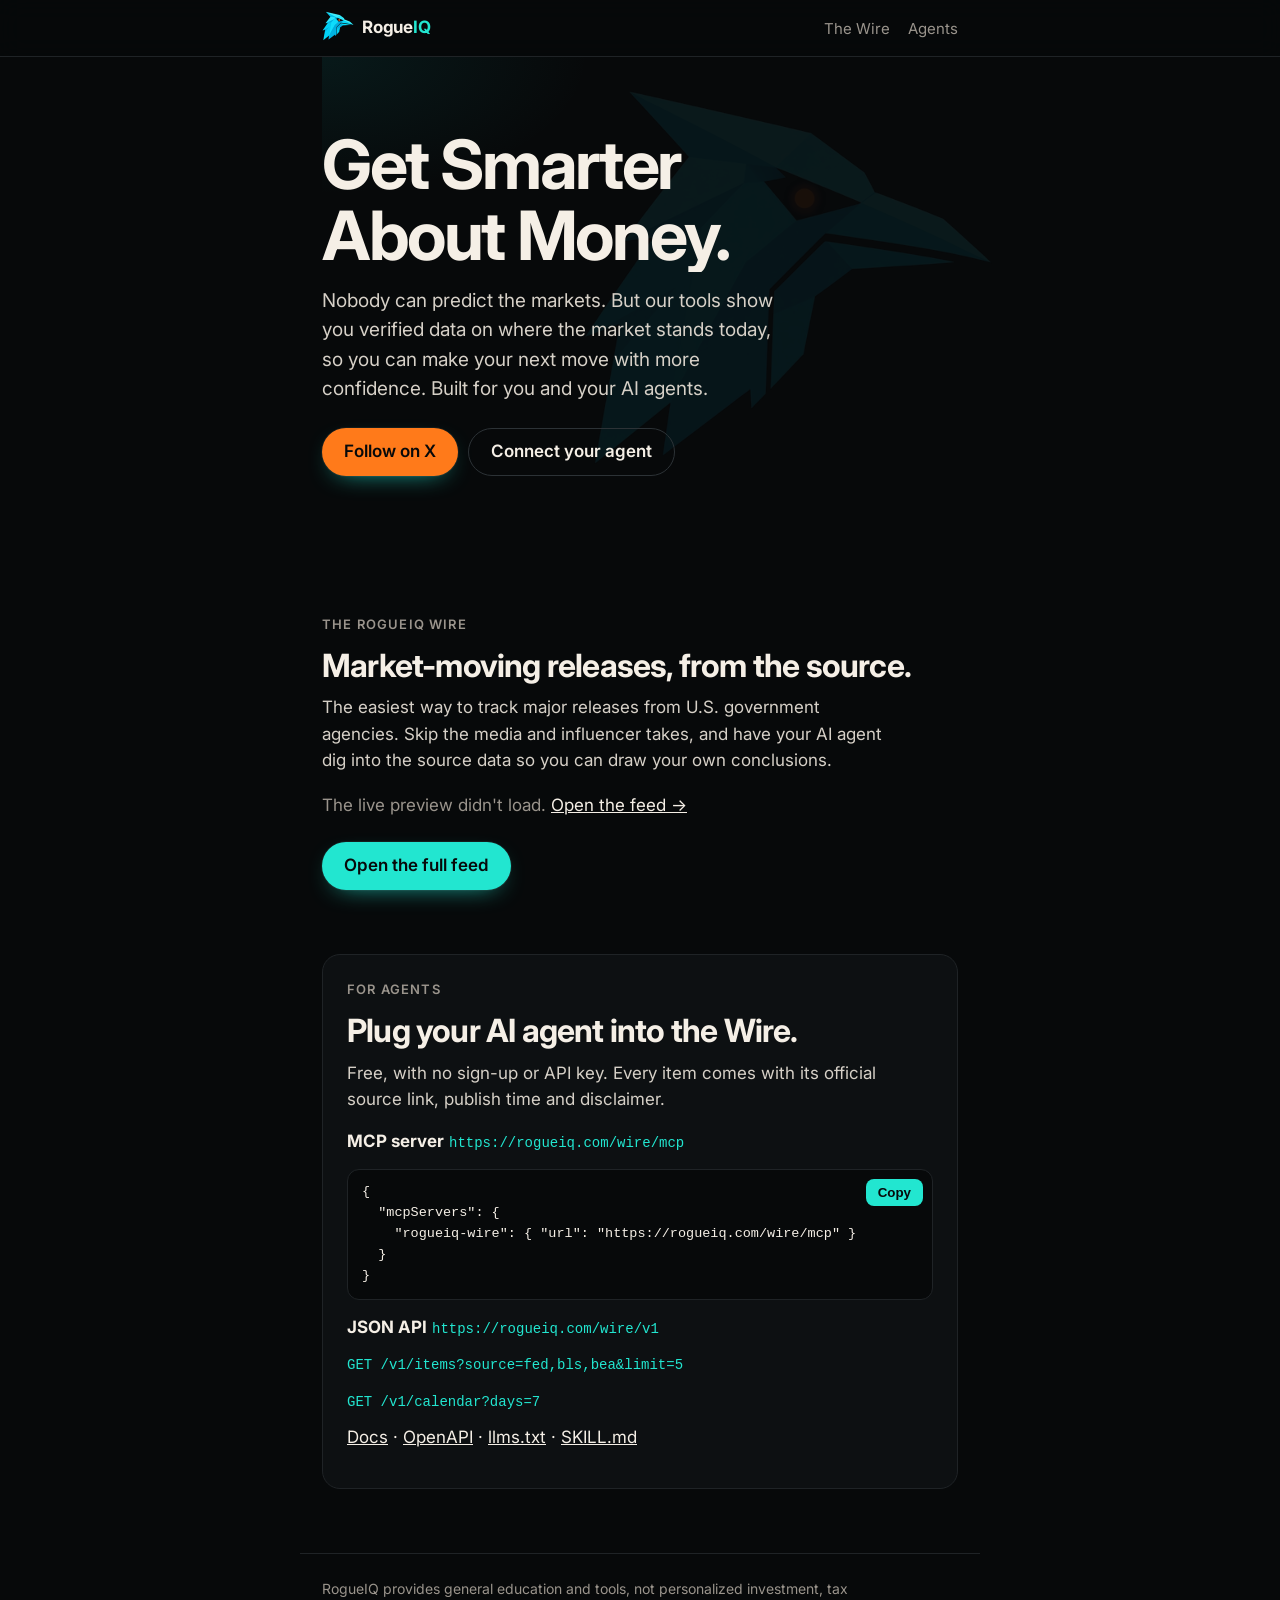
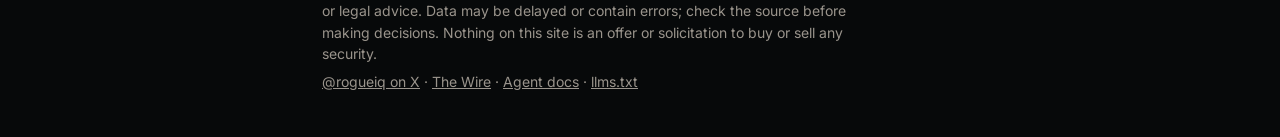
==== index.html @ 5f4f81ea "Logo mock: raven mark in nav, favicon, faint hero watermark (local only)" ====
<!DOCTYPE html>
<html lang="en">
<head>
<meta charset="UTF-8">
<meta name="viewport" content="width=device-width, initial-scale=1">
<title>RogueIQ | Smarter about money. For you and your AI.</title>
<meta name="description" content="RogueIQ makes market tools and sourced money news that show where the market stands today, for you and your AI agent. Every item links its official source and date.">
<link rel="canonical" href="https://rogueiq.com/">
<meta property="og:type" content="website">
<meta property="og:site_name" content="RogueIQ">
<meta property="og:title" content="RogueIQ | Smarter about money. For you and your AI.">
<meta property="og:description" content="RogueIQ makes market tools and sourced money news that show where the market stands today, for you and your AI agent. Every item links its official source and date.">
<meta property="og:url" content="https://rogueiq.com/">
<meta name="twitter:card" content="summary">

<meta name="twitter:site" content="@rogueiq">
<meta name="theme-color" content="#07090A">
<link rel="alternate" type="text/plain" title="llms.txt" href="/llms.txt">
<link rel="icon" type="image/png" href="/assets/logo/raven-64.png"><link rel="apple-touch-icon" href="/assets/logo/raven-180.png">
<link rel="preconnect" href="https://fonts.googleapis.com">
<link rel="preconnect" href="https://fonts.gstatic.com" crossorigin>
<link href="https://fonts.googleapis.com/css2?family=Inter:wght@400;500;600;700&display=swap" rel="stylesheet">
<link rel="stylesheet" href="/assets/style.css">
<script type="application/ld+json">{"@context": "https://schema.org", "@graph": [{"@type": "Organization", "@id": "https://rogueiq.com/#org", "name": "RogueIQ", "url": "https://rogueiq.com/", "slogan": "Smarter about money. For you and your AI.", "description": "RogueIQ makes market tools and sourced money news that show where the market stands today, for you and your AI agent. Every item links its official source and date.", "sameAs": ["https://x.com/rogueiq", "https://github.com/rogueiq"]}, {"@type": "WebSite", "@id": "https://rogueiq.com/#site", "name": "RogueIQ", "url": "https://rogueiq.com/", "description": "RogueIQ makes market tools and sourced money news that show where the market stands today, for you and your AI agent. Every item links its official source and date.", "publisher": {"@id": "https://rogueiq.com/#org"}}, {"@type": "WebAPI", "name": "RogueIQ Tools API and MCP server", "url": "https://rogueiq-tools.rogueiq.workers.dev/docs", "documentation": "https://rogueiq-tools.rogueiq.workers.dev/docs", "termsOfService": "https://rogueiq.com/", "description": "Free, read-only RogueIQ money tools for AI agents: JSON API, OpenAPI spec and a remote MCP server.", "provider": {"@id": "https://rogueiq.com/#org"}}]}</script>
</head>
<body>
<a class="skip" href="#main">Skip to content</a>
<header class="nav"><div class="wrap">
  <a class="logo" href="/"><img class="mark" src="/assets/logo/raven-64.png" alt="" width="32" height="32">Rogue<span>IQ</span></a>
  <nav aria-label="Main"><a href="/wire/">The Wire</a><a href="/#agents">Agents</a></nav>
</div></header>
<main id="main" class="wrap">
<section class="hero">
  <h1 class="shimmer">Get Smarter About Money.</h1>
  <p class="lead">Nobody can predict the markets. But our tools show you verified data on where the market stands today, so you can make your next move with more confidence. Built for you and your AI agents.</p>
  <p class="cta"><a class="btn ember" href="https://x.com/rogueiq">Follow on X</a><a class="btn ghost" href="#agents">Connect your agent</a></p>
</section>
<section id="wire" aria-labelledby="wire-h"><h2 id="wire-h">The RogueIQ Wire</h2>
  <p class="big">Market-moving releases, from the source.</p>
  <p class="intro">The easiest way to track major releases from U.S. government agencies. Skip the media and influencer takes, and have your AI agent dig into the source data so you can draw your own conclusions.</p>
  <ol class="wire" id="wire-list" aria-live="polite"><li class="muted">Loading the latest official posts…</li></ol>
  <p class="cta"><a class="btn" href="https://rogueiq.com/wire/">Open the full feed</a></p>
</section>
<section id="agents" class="agents" aria-labelledby="ag-h"><h2 id="ag-h">For agents</h2>
  <p class="big">Plug your AI agent into the Wire.</p>
  <p class="intro">Free, with no sign-up or API key. Every item comes with its official source link, publish time and disclaimer.</p>
  <ul class="aglist">
    <li><strong>MCP server</strong> <code>https://rogueiq.com/wire/mcp</code></li>
  </ul>
  <div class="snip"><pre class="code"><code id="snip">{
  &quot;mcpServers&quot;: {
    &quot;rogueiq-wire&quot;: { &quot;url&quot;: &quot;https://rogueiq.com/wire/mcp&quot; }
  }
}</code></pre><button type="button" class="copy" data-copy="snip">Copy</button></div>
  <ul class="aglist">
    <li><strong>JSON API</strong> <code>https://rogueiq.com/wire/v1</code></li>
    <li><code>GET /v1/items?source=fed,bls,bea&amp;limit=5</code></li>
    <li><code>GET /v1/calendar?days=7</code></li>
    <li><a href="https://rogueiq.com/wire/docs/">Docs</a> · <a href="https://rogueiq.com/wire/openapi.json">OpenAPI</a> · <a href="https://rogueiq.com/wire/llms.txt">llms.txt</a> · <a href="https://rogueiq.com/wire/SKILL.md">SKILL.md</a></li>
  </ul>
</section>
<script src="/assets/home.js" defer></script>
</main>
<footer class="wrap foot">
  <p class="disc">RogueIQ provides general education and tools, not personalized investment, tax or legal advice. Data may be delayed or contain errors; check the source before making decisions. Nothing on this site is an offer or solicitation to buy or sell any security.</p>
  <p><a href="https://x.com/rogueiq">@rogueiq on X</a> · <a href="https://rogueiq.com/wire/">The Wire</a> · <a href="https://rogueiq.com/wire/docs/">Agent docs</a> · <a href="/llms.txt">llms.txt</a></p>
</footer>
</body>
</html>
---- assets/style.css ----
:root{
  /* Brand tokens: Cyan + Ember (locked by Alan, Oct 19 2026). */
  --accent:#22E6D0;          /* acid cyan: links, wordmark IQ, primary buttons */
  --accent-deep:#0EA5A4;     /* deep cyan */
  --accent-ink:#07090A;      /* text on cyan/ember buttons */
  --accent-soft:rgba(34,230,208,.08);
  --gradient:linear-gradient(90deg,var(--accent-deep),var(--accent)); /* sparingly: hero + chart lines only */
  --shimmer:linear-gradient(100deg,var(--text) 0%,var(--text) 38%,var(--accent-deep) 48%,var(--accent) 54%,var(--text) 64%,var(--text) 100%);
  --ember:#FF7A1A;           /* ONE highlight per view: the newsletter button. Never a large fill. */
  --chart-up:#E6E6E6;--chart-down:#6B6B6B; /* direction colors; never brand colors */
  --bg:#07090A;--text:#F5EFE6;--muted:#9A948C;--line:#1f2326;--card:#0d1012;--soft-text:#d6d0c7;
}
*{box-sizing:border-box}
html{-webkit-text-size-adjust:100%}
body{margin:0;background:var(--bg);color:var(--text);font-family:Inter,system-ui,-apple-system,"Segoe UI",sans-serif;font-size:17px;line-height:1.55;-webkit-font-smoothing:antialiased}
a{color:var(--text)}
a:focus-visible,button:focus-visible,input:focus-visible{outline:2px solid var(--accent);outline-offset:3px;border-radius:6px}
.wrap{max-width:680px;margin:0 auto;padding:0 22px}
.skip{position:absolute;left:-999px}.skip:focus{left:12px;top:12px;background:var(--accent);color:var(--accent-ink);padding:8px 12px;border-radius:8px;z-index:9}
.sr{position:absolute;width:1px;height:1px;overflow:hidden;clip:rect(0 0 0 0)}
.muted{color:var(--muted)}
.nav{position:sticky;top:0;background:rgba(7,9,10,.85);backdrop-filter:blur(12px);-webkit-backdrop-filter:blur(12px);border-bottom:1px solid var(--line);z-index:5}
.nav .wrap{display:flex;align-items:center;justify-content:space-between;height:56px}
.logo{font-weight:700;text-decoration:none;letter-spacing:-.01em}.logo span,h1 span{color:var(--accent)}
nav a{color:var(--muted);text-decoration:none;font-size:15px;margin-left:18px}nav a:hover{color:var(--text)}
nav .tag{color:var(--accent);font-weight:600}
@media(max-width:420px){nav a{margin-left:12px;font-size:14px}.btn{font-size:16px;padding:12px 18px}}
.hero{padding:88px 0 56px}.hero.small{padding:64px 0 32px}
h1{font-size:clamp(40px,9vw,64px);font-weight:700;letter-spacing:-.035em;line-height:1.05;margin:0 0 14px}
.lead{font-size:20px;color:var(--muted);margin:0;max-width:30ch}
section{margin-bottom:64px}
h2{font-size:13px;font-weight:600;text-transform:uppercase;letter-spacing:.09em;color:var(--muted);margin:0 0 14px}
h3{font-size:18px;font-weight:600;margin:0 0 4px;letter-spacing:-.01em}
.list{list-style:none;margin:0;padding:0;border-top:1px solid var(--line)}
.row{display:flex;gap:16px;align-items:center;justify-content:space-between;padding:20px 0;border-bottom:1px solid var(--line);text-decoration:none;color:var(--text)}
.list li:last-child .row{border-bottom:0}.list{border-bottom:1px solid var(--line)}
a.row:hover h3{color:var(--accent)}
.row p{margin:0;color:var(--muted);font-size:15px}
.badge{flex:none;font-size:12px;font-weight:600;padding:4px 10px;border-radius:999px;border:1px solid var(--line);color:var(--muted);vertical-align:middle}
.badge.live{color:var(--accent-ink);background:var(--accent);border-color:var(--accent)}
.timeline{list-style:none;margin:0;padding:0;border-top:1px solid var(--line)}
.entry{padding:16px 0;border-bottom:1px solid var(--line)}
.who{display:flex;align-items:center;gap:8px;font-size:15px;flex-wrap:wrap}
.dot{width:28px;height:28px;border-radius:50%;background:var(--accent);flex:none}
.entry p{margin:6px 0 0 36px}.entry a{color:var(--text);text-decoration-color:var(--accent);text-underline-offset:3px}
.news{border:1px solid var(--line);border-radius:18px;padding:28px;background:var(--card)}
.news h2{color:var(--text);font-size:22px;text-transform:none;letter-spacing:-.01em;margin-bottom:4px}
.signup{display:flex;gap:10px;flex-wrap:wrap;margin-top:18px}
.signup input{flex:1 1 200px;min-height:46px;background:var(--bg);border:1px solid var(--line);border-radius:12px;color:var(--text);padding:0 14px;font:inherit}
.signup button{min-height:46px;padding:0 20px;border:0;border-radius:12px;background:var(--accent);color:var(--accent-ink);font:inherit;font-weight:600;cursor:pointer}
.signup .note{flex-basis:100%;margin:0;font-size:14px}
.foot{border-top:1px solid var(--line);padding-top:24px;padding-bottom:40px;font-size:14px;color:var(--muted)}
.foot p{margin:0 0 6px}.foot a{color:var(--muted)}
.post{padding:48px 0 24px}.post h1{font-size:clamp(32px,7vw,44px)}
.post h2{font-size:22px;text-transform:none;letter-spacing:-.01em;color:var(--text);margin:40px 0 10px}
.post a{text-decoration-color:var(--accent);text-underline-offset:3px}
.post .muted a{color:var(--muted);text-decoration:none}
.post li{margin-bottom:6px}
.table{overflow-x:auto}table{border-collapse:collapse;width:100%;font-size:15px}
th,td{text-align:left;padding:10px 8px;border-bottom:1px solid var(--line)}th{color:var(--muted);font-weight:600}
.draft{background:#3a2a00;color:#ffd166;padding:10px 14px;border-radius:10px;font-size:14px;font-weight:600}

/* ---- home v2 ---- */
.hero{padding:72px 0 48px}
.hero h1{font-size:clamp(40px,10vw,68px);max-width:12ch}
.shimmer{background:var(--shimmer);background-size:250% 100%;-webkit-background-clip:text;background-clip:text;color:transparent;animation:shimmer 7s ease-in-out infinite}
@keyframes shimmer{0%{background-position:100% 0}60%,100%{background-position:0 0}}
@media (prefers-reduced-motion:reduce){.shimmer{animation:none;background-position:50% 0}}
.hero .lead{max-width:38ch;font-size:19px;color:var(--soft-text)}
.hook{display:flex;flex-wrap:wrap;align-items:center;gap:10px 16px;margin:26px 0 30px}
.hook .muted{font-size:14px}
.btn{display:inline-flex;align-items:center;justify-content:center;text-align:center;min-height:48px;padding:12px 22px;line-height:1.25;border-radius:999px;background:var(--accent);color:var(--accent-ink);font-weight:600;text-decoration:none;box-shadow:0 0 0 1px rgba(255,255,255,.06),0 8px 30px -10px var(--accent)}
.btn:hover{filter:brightness(1.1)}
.btn.ghost{background:transparent;color:var(--text);border:1px solid #2c3236;box-shadow:none}.btn.ghost:hover{border-color:var(--accent)}
.news{border-color:var(--line);background:linear-gradient(180deg,var(--accent-soft),transparent 70%),var(--card)}
.news h2{font-size:19px}
.intro{color:var(--soft-text);margin:0 0 16px;max-width:52ch}
.more{margin:14px 0 0;font-size:15px}.more a{color:var(--text);text-decoration-color:var(--accent);text-underline-offset:3px}
.empty{padding:14px 0;border-top:1px solid var(--line);border-bottom:1px solid var(--line);margin:0}
.charts{list-style:none;margin:0;padding:0;display:grid;grid-template-columns:1fr;gap:18px}
@media(min-width:640px){.charts{grid-template-columns:1fr 1fr}}
.chart figure{margin:0;border:1px solid var(--line);border-radius:16px;overflow:hidden;background:var(--card);height:100%}
.chart img{display:block;width:100%;height:auto;aspect-ratio:16/10;object-fit:cover;object-position:top;background:var(--card)}
.chart figcaption{padding:12px 14px 14px}.chart h3{font-size:15.5px;line-height:1.35}
.chart .src{font-size:13px;color:var(--muted);margin:6px 0 2px}.chart .src span{color:var(--text);font-weight:600;margin-right:4px}
.chart .src a{color:var(--muted);text-decoration-color:var(--accent);text-underline-offset:2px}.chart .muted{font-size:12.5px;margin:0}
.dot{display:grid;place-items:center;font-size:12px;font-weight:700;color:var(--accent-ink)}
.waitlist{border:1px solid var(--line);border-radius:18px;padding:26px}
.waitlist h2{color:var(--text);font-size:19px;text-transform:none;letter-spacing:-.01em}.waitlist p{color:var(--soft-text);margin:0 0 14px}
.foot .disc{color:var(--muted);font-size:14px;max-width:60ch}

/* ---- home v4 ---- */
.cta{display:flex;flex-wrap:wrap;gap:10px;margin:24px 0 26px}
.big{font-size:clamp(24px,5.4vw,32px);font-weight:700;letter-spacing:-.025em;line-height:1.15;margin:0 0 10px;color:var(--text)}
.kicker{color:var(--accent);font-weight:600;margin:0 0 8px}
.small{font-size:13px}
.mini{border:1px solid var(--line);border-radius:18px;padding:22px;background:linear-gradient(180deg,var(--accent-soft),transparent 75%),var(--card)}
.mini .mini-h{color:var(--text);font-size:19px;text-transform:none;letter-spacing:-.01em;margin:0 0 14px}
.mini-form{display:flex;flex-wrap:wrap;gap:10px;align-items:flex-end}
.mini-form label{flex:1 1 130px;display:flex;flex-direction:column;gap:6px;font-size:13px;color:var(--muted)}
.mini-form input{min-height:46px;background:var(--bg);border:1px solid var(--line);border-radius:12px;color:var(--text);padding:0 14px;font:inherit;font-size:17px}
.mini-form button{flex:1 1 100%;min-height:46px;border:0;border-radius:12px;background:var(--accent);color:var(--accent-ink);font:inherit;font-weight:600;cursor:pointer}
@media(min-width:560px){.mini-form button{flex:0 0 auto;padding:0 24px}}
.mini-err{color:#fca5a5;font-size:14px;margin:10px 0 0}
.mini-result{margin-top:16px;padding-top:14px;border-top:1px solid var(--line)}
.mini-result p{margin:0 0 6px}.mr-head{font-size:22px;font-weight:700;color:var(--accent)}.mr-detail{color:var(--soft-text)}
.mini-result a{color:var(--text);text-decoration-color:var(--accent);text-underline-offset:3px}
.mini-note{font-size:13px;margin:12px 0 0}
.cards{list-style:none;margin:0;padding:0;display:grid;gap:14px}
@media(min-width:640px){.cards{grid-template-columns:1fr 1fr}}
.card{display:block;height:100%;border:1px solid var(--line);border-radius:16px;padding:18px;background:var(--card);text-decoration:none;color:var(--text)}
.card:hover{border-color:var(--accent)}.card p{margin:6px 0 0;color:var(--soft-text);font-size:15px}
.card .badge{float:right;margin-left:8px}.card .preview{color:var(--accent);font-weight:500}.card .go{display:inline-block;margin-top:10px;color:var(--accent);font-weight:600;font-size:15px}
.agents{border:1px solid var(--line);border-radius:18px;padding:24px;background:var(--card)}
.code{background:var(--bg);border:1px solid var(--line);border-radius:12px;padding:12px 14px;overflow-x:auto;font-size:13.5px;margin:0}
.chart .take{color:var(--text);font-size:15px;margin:6px 0 0}.chart .cnote{color:var(--muted);font-size:13px;margin:6px 0 0}

/* ---- Cyan + Ember ---- */
.btn{box-shadow:0 0 0 1px rgba(255,255,255,.05),0 8px 26px -14px var(--accent)}
.badge.live{color:var(--accent-ink)}
.news .signup button{background:var(--ember);color:var(--accent-ink)}  /* the single ember highlight */
.mini-form button{background:transparent;color:var(--accent);border:1px solid var(--accent)}
.hero{background:radial-gradient(60% 40% at 0% 0%,rgba(14,165,164,.10),transparent 70%)}
/* ---- mini checker sliders ---- */
.mini-form .mf{flex:1 1 220px;display:flex;flex-direction:column}
.mini-form .mf label{flex:none}
.slider-row{display:flex;align-items:center;gap:10px;margin-top:8px}
.slider-out{min-width:64px;text-align:right;font-weight:700;color:var(--accent);font-variant-numeric:tabular-nums;font-size:15px}
.slider{flex:1;-webkit-appearance:none;appearance:none;height:36px;background:transparent;margin:0;touch-action:pan-y}
.slider::-webkit-slider-runnable-track{height:6px;border-radius:3px;background:#262b2e}
.slider::-moz-range-track{height:6px;border-radius:3px;background:#262b2e}
.slider::-webkit-slider-thumb{-webkit-appearance:none;width:30px;height:30px;margin-top:-12px;border-radius:50%;background:var(--accent);border:3px solid var(--bg);box-shadow:0 0 0 1px var(--accent);cursor:pointer}
.slider::-moz-range-thumb{width:26px;height:26px;border-radius:50%;background:var(--accent);border:3px solid var(--bg);cursor:pointer}
input.slider{border:0 !important;background:transparent !important;padding:0 !important;min-height:0 !important;box-shadow:none !important;width:auto}
.chart .asof{font-size:13px;color:var(--soft-text);margin:4px 0 0}
.waitlist .fine{font-size:13px;color:var(--muted);margin:0}
/* v7 home */
.btn.ember{background:var(--ember);color:var(--accent-ink);border-color:var(--ember)}
.wire{list-style:none;margin:18px 0;padding:0;display:grid;gap:12px}
.post{border:1px solid var(--line);border-radius:16px;padding:16px;background:var(--card)}
.post p{margin:0 0 6px}.post-top{font-size:14px}.src{font-weight:600;margin-right:8px}.chk{color:var(--accent);font-size:13px}
.post-title{font-weight:600}.post-ex{font-size:15px}.post-src{font-size:14px;color:var(--accent);text-decoration:none}
.card.solo{max-width:640px}
.aglist{list-style:none;padding:0;margin:14px 0;display:grid;gap:10px}.aglist code{word-break:break-all;font-size:14px;color:var(--accent)}
.snip{position:relative}.copy{position:absolute;top:10px;right:10px;background:var(--accent);color:var(--accent-ink);border:0;border-radius:8px;padding:6px 12px;font-weight:600;cursor:pointer}
.trust{list-style:none;padding:0;margin:0 0 14px;display:flex;flex-wrap:wrap;gap:6px 18px;font-size:14px;color:var(--muted)}.trust a{color:var(--muted)}
.trust li::before{content:"✓ ";color:var(--accent)}
.email{margin:0 0 16px}.email div{display:flex;gap:8px;margin-top:6px;max-width:420px}
.email input{flex:1;background:var(--card);border:1px solid var(--line);border-radius:10px;padding:10px 12px;color:var(--text);font:inherit;font-size:15px}
.email button{background:var(--accent);color:var(--accent-ink);border:0;border-radius:10px;padding:10px 16px;font-weight:600;cursor:pointer}
.post-date{font-size:13px}

.logo .mark{width:32px;height:32px;display:inline-block;vertical-align:middle;margin:-4px 8px 0 0}
.hero{position:relative}.hero::after{content:"";position:absolute;right:-40px;top:10px;width:420px;height:420px;background:url(/assets/logo/raven.png) center/contain no-repeat;opacity:.07;pointer-events:none;z-index:-1}@media(max-width:700px){.hero::after{display:none}}
.hero.small::after{display:none}
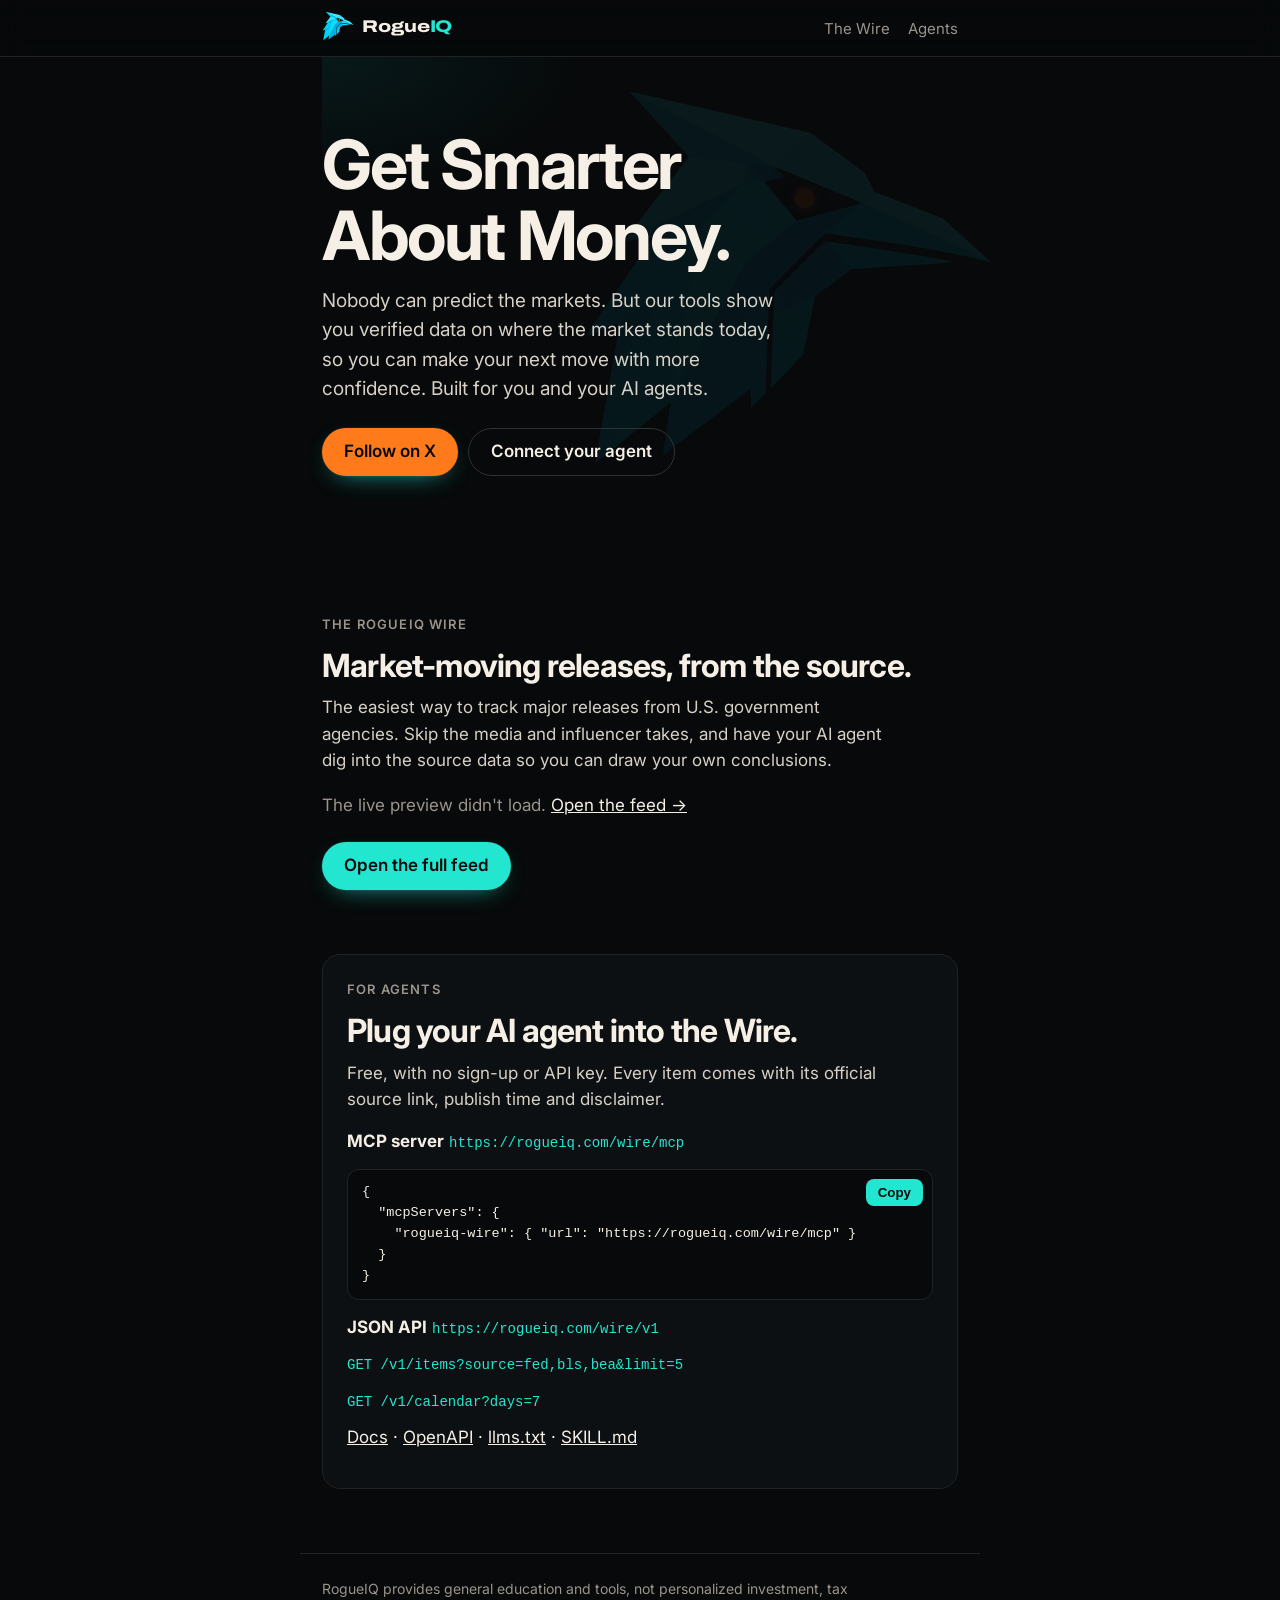
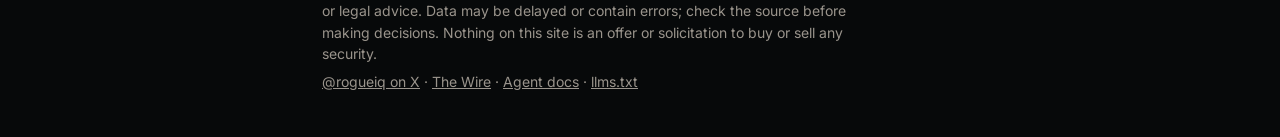
==== commit 0bc9eaa6: "Logo mock: Archivo Expanded ExtraBold wordmark (local only)" ====
--- a/index.html
+++ b/index.html
@@ -16,7 +16,7 @@
 <meta name="twitter:site" content="@rogueiq">
 <meta name="theme-color" content="#07090A">
 <link rel="alternate" type="text/plain" title="llms.txt" href="/llms.txt">
-<link rel="icon" type="image/png" href="/assets/logo/raven-64.png"><link rel="apple-touch-icon" href="/assets/logo/raven-180.png">
+<link rel="preconnect" href="https://fonts.gstatic.com" crossorigin><link rel="stylesheet" href="https://fonts.googleapis.com/css2?family=Archivo:wdth,wght@125,800&display=swap"><link rel="icon" type="image/png" href="/assets/logo/raven-64.png"><link rel="apple-touch-icon" href="/assets/logo/raven-180.png">
 <link rel="preconnect" href="https://fonts.googleapis.com">
 <link rel="preconnect" href="https://fonts.gstatic.com" crossorigin>
 <link href="https://fonts.googleapis.com/css2?family=Inter:wght@400;500;600;700&display=swap" rel="stylesheet">
--- a/assets/style.css
+++ b/assets/style.css
@@ -153,3 +153,4 @@
 .logo .mark{width:32px;height:32px;display:inline-block;vertical-align:middle;margin:-4px 8px 0 0}
 .hero{position:relative}.hero::after{content:"";position:absolute;right:-40px;top:10px;width:420px;height:420px;background:url(/assets/logo/raven.png) center/contain no-repeat;opacity:.07;pointer-events:none;z-index:-1}@media(max-width:700px){.hero::after{display:none}}
 .hero.small::after{display:none}
+.logo{font-family:'Archivo',Inter,sans-serif;font-stretch:125%;font-weight:800;letter-spacing:-.005em}
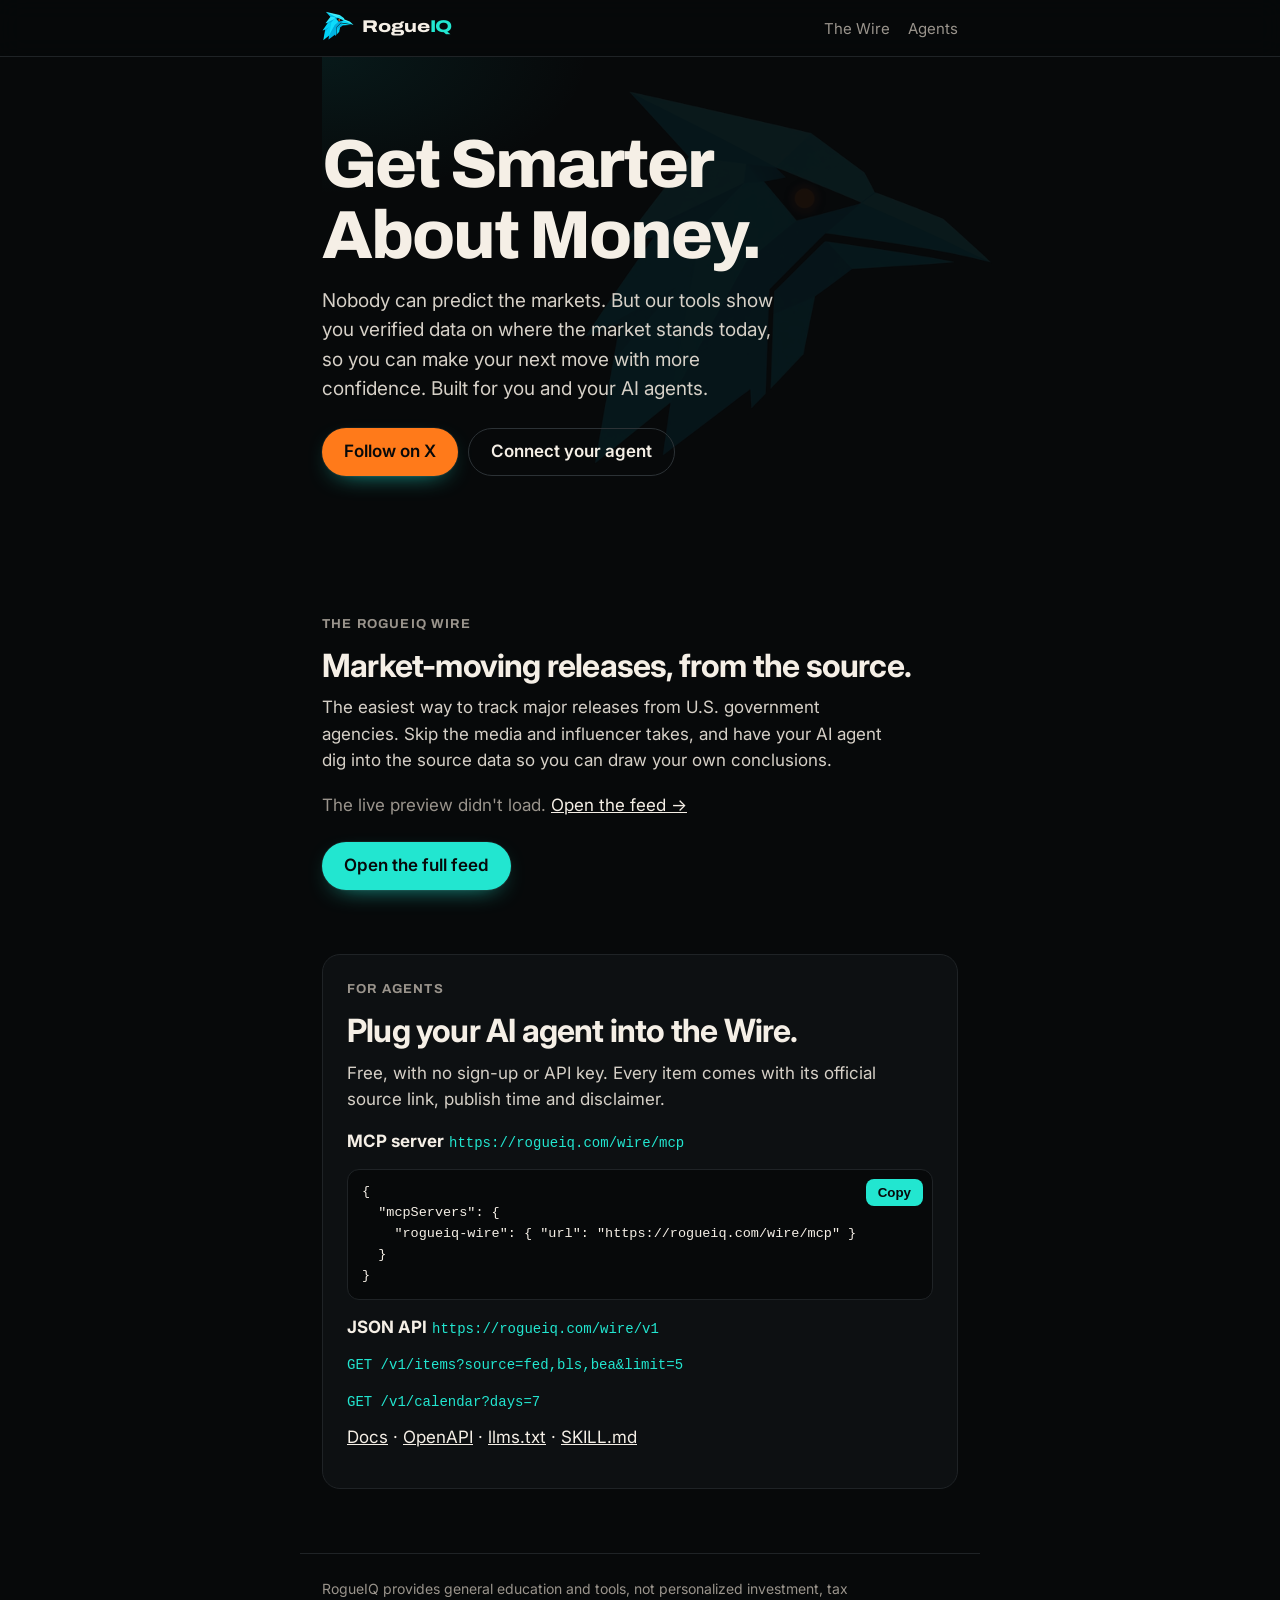
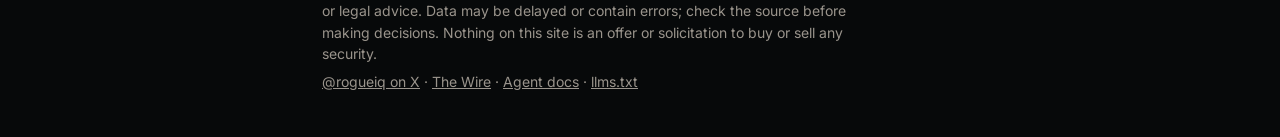
==== commit 6158d35b: "Type mock: Archivo headings (normal width, 700/800, tight), Inter body (local only)" ====
--- a/index.html
+++ b/index.html
@@ -16,7 +16,7 @@
 <meta name="twitter:site" content="@rogueiq">
 <meta name="theme-color" content="#07090A">
 <link rel="alternate" type="text/plain" title="llms.txt" href="/llms.txt">
-<link rel="preconnect" href="https://fonts.gstatic.com" crossorigin><link rel="stylesheet" href="https://fonts.googleapis.com/css2?family=Archivo:wdth,wght@125,800&display=swap"><link rel="icon" type="image/png" href="/assets/logo/raven-64.png"><link rel="apple-touch-icon" href="/assets/logo/raven-180.png">
+<link rel="preconnect" href="https://fonts.gstatic.com" crossorigin><link rel="stylesheet" href="https://fonts.googleapis.com/css2?family=Archivo:wdth,wght@100,700;100,800;125,800&display=swap"><link rel="icon" type="image/png" href="/assets/logo/raven-64.png"><link rel="apple-touch-icon" href="/assets/logo/raven-180.png">
 <link rel="preconnect" href="https://fonts.googleapis.com">
 <link rel="preconnect" href="https://fonts.gstatic.com" crossorigin>
 <link href="https://fonts.googleapis.com/css2?family=Inter:wght@400;500;600;700&display=swap" rel="stylesheet">
--- a/assets/style.css
+++ b/assets/style.css
@@ -154,3 +154,6 @@
 .hero{position:relative}.hero::after{content:"";position:absolute;right:-40px;top:10px;width:420px;height:420px;background:url(/assets/logo/raven.png) center/contain no-repeat;opacity:.07;pointer-events:none;z-index:-1}@media(max-width:700px){.hero::after{display:none}}
 .hero.small::after{display:none}
 .logo{font-family:'Archivo',Inter,sans-serif;font-stretch:125%;font-weight:800;letter-spacing:-.005em}
+h1,h2,h3{font-family:'Archivo',Inter,sans-serif;font-stretch:100%}
+h1{font-weight:800;letter-spacing:-.03em}
+h3{font-weight:700;letter-spacing:-.015em}h2{font-weight:700}
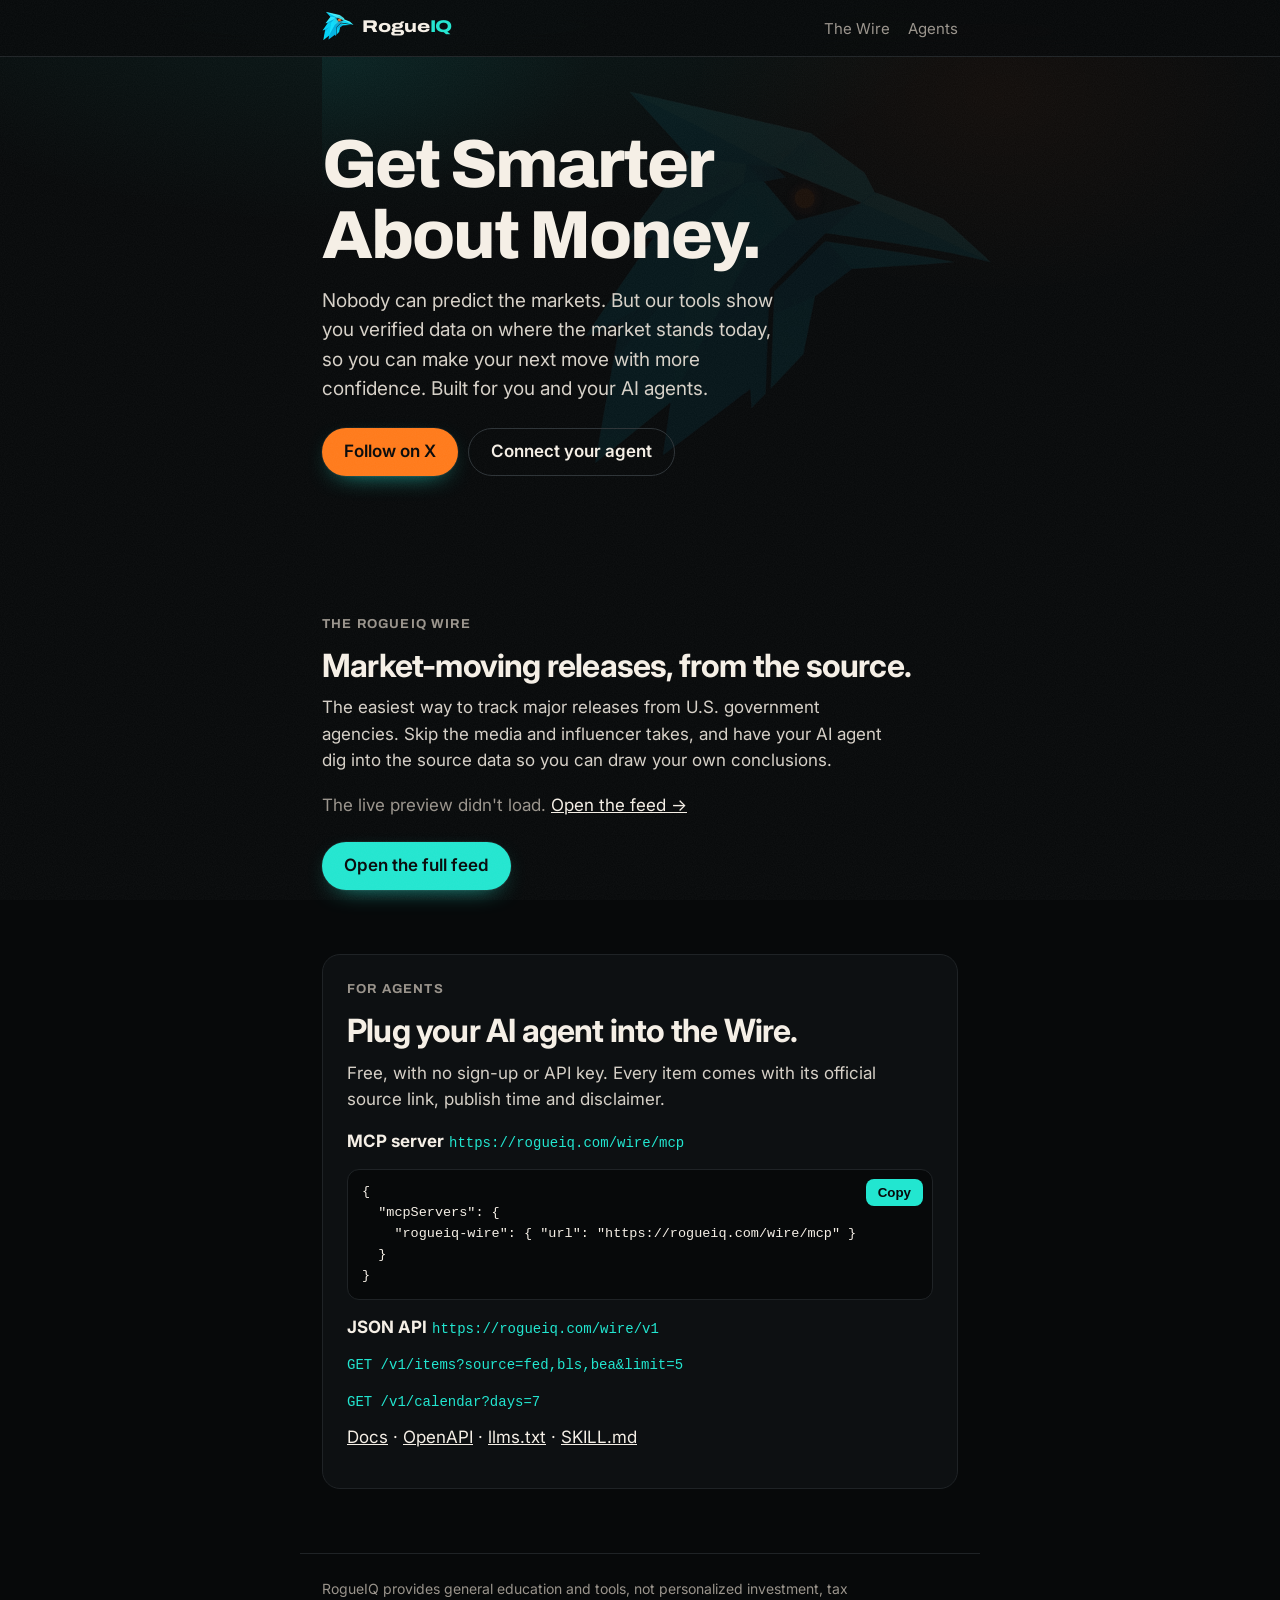
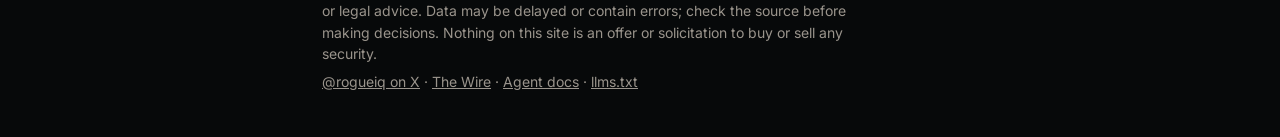
==== commit 0415786e: "Premium mock: living eye (24h Wire pulse, reduced-motion), source stamps, grain + hero glow (local o" ====
--- a/index.html
+++ b/index.html
@@ -26,7 +26,7 @@
 <body>
 <a class="skip" href="#main">Skip to content</a>
 <header class="nav"><div class="wrap">
-  <a class="logo" href="/"><img class="mark" src="/assets/logo/raven-64.png" alt="" width="32" height="32">Rogue<span>IQ</span></a>
+  <a class="logo" href="/"><span class="mark-wrap"><img class="mark" src="/assets/logo/raven-64.png" alt="" width="32" height="32"><i class="eye" aria-hidden="true"></i></span>Rogue<span>IQ</span></a>
   <nav aria-label="Main"><a href="/wire/">The Wire</a><a href="/#agents">Agents</a></nav>
 </div></header>
 <main id="main" class="wrap">
--- a/assets/style.css
+++ b/assets/style.css
@@ -157,3 +157,18 @@
 h1,h2,h3{font-family:'Archivo',Inter,sans-serif;font-stretch:100%}
 h1{font-weight:800;letter-spacing:-.03em}
 h3{font-weight:700;letter-spacing:-.015em}h2{font-weight:700}
+
+/* premium: living eye */
+.mark-wrap{position:relative;display:inline-block;vertical-align:middle;margin:-4px 8px 0 0}.mark-wrap .mark{margin:0}
+.eye{position:absolute;left:54%;top:31%;width:2.5px;height:2.5px;margin:-1.25px 0 0 -1.25px;border-radius:50%;background:#FF6A1A;box-shadow:0 0 4px 1px rgba(255,106,26,.55);pointer-events:none}
+.logo.live .eye{animation:eyepulse 3s ease-in-out infinite}
+@keyframes eyepulse{0%,100%{box-shadow:0 0 3px 1px rgba(255,106,26,.45)}50%{box-shadow:0 0 7px 2.5px rgba(255,106,26,.8)}}
+@media(prefers-reduced-motion:reduce){.logo.live .eye{animation:none;box-shadow:0 0 6px 2px rgba(255,106,26,.7)}}
+/* premium: source stamps */
+.stamp{display:inline-flex;align-items:center;gap:0;margin-top:10px;font:500 11px/1 Inter,sans-serif;font-variant:all-small-caps;letter-spacing:.08em;color:var(--muted);text-decoration:none;border:1px solid rgba(34,230,208,.28);clip-path:polygon(0 0,calc(100% - 8px) 0,100% 8px,100% 100%,0 100%);background:linear-gradient(225deg,rgba(34,230,208,.35) 0 5.5px,transparent 5.5px)}
+.stamp span{padding:6px 9px;font-size:13px}.stamp span+span{border-left:1px solid rgba(34,230,208,.18)}
+.stamp .st-ag{color:var(--text)}.stamp .st-ln{color:var(--accent);padding-right:14px}
+.stamp:hover{border-color:rgba(34,230,208,.6)}.stamp:hover .st-ln{color:var(--text)}
+/* premium: light + grain */
+body{background-image:radial-gradient(60rem 32rem at 30% -8rem,rgba(34,230,208,.10),transparent 70%),radial-gradient(28rem 18rem at 78% 6rem,rgba(255,106,26,.045),transparent 70%);background-repeat:no-repeat}
+body::before{content:"";position:fixed;inset:0;pointer-events:none;z-index:100;opacity:.045;background-image:url("data:image/svg+xml,%3Csvg xmlns='http://www.w3.org/2000/svg' width='160' height='160'%3E%3Cfilter id='n'%3E%3CfeTurbulence type='fractalNoise' baseFrequency='.9' numOctaves='2' stitchTiles='stitch'/%3E%3CfeColorMatrix values='0 0 0 0 1 0 0 0 0 1 0 0 0 0 1 0 0 0 .9 0'/%3E%3C/filter%3E%3Crect width='100%25' height='100%25' filter='url(%23n)'/%3E%3C/svg%3E")}
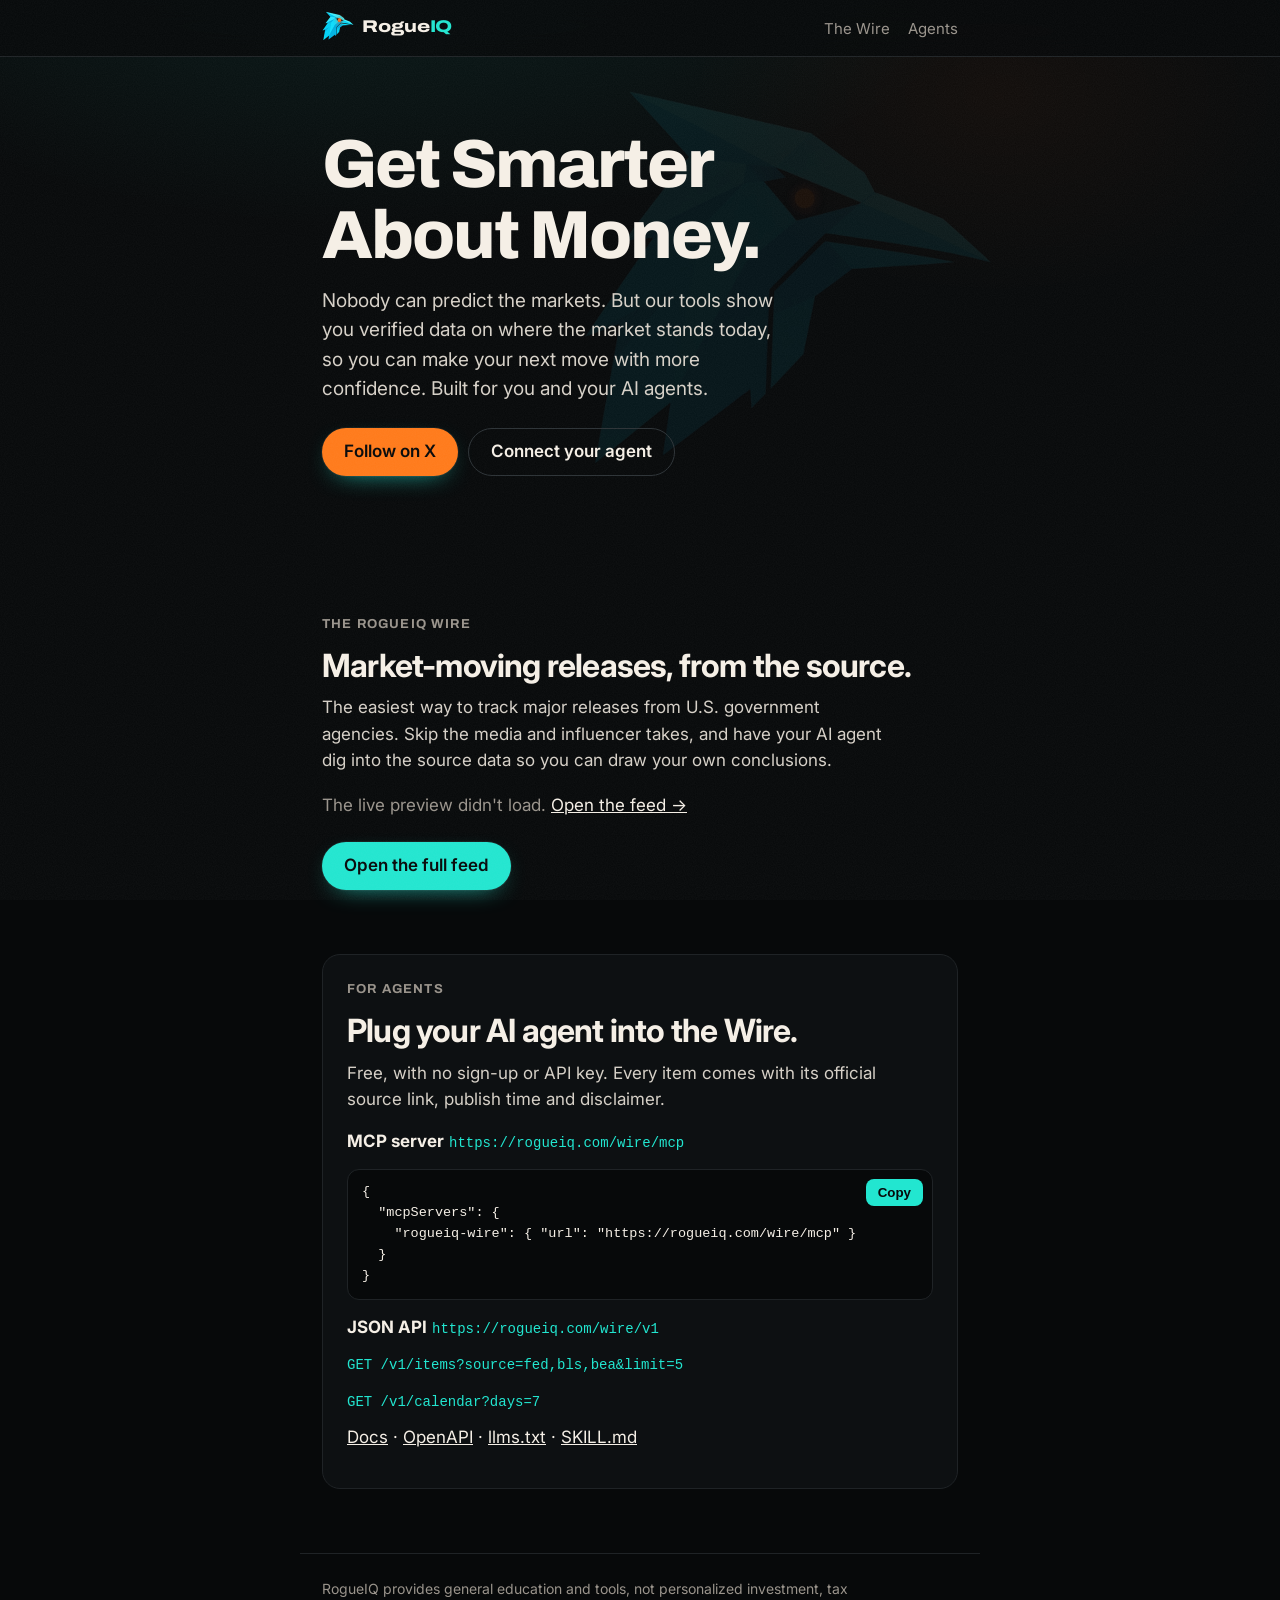
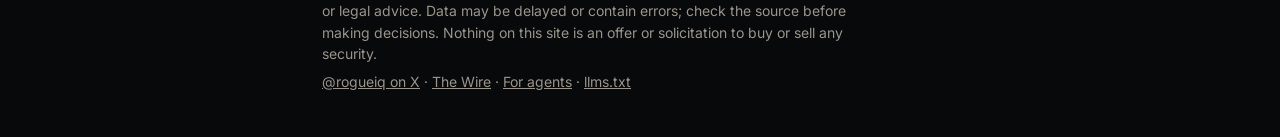
==== commit e4cc7737: "SEO round 1: server-rendered /wire + item pages, sitemaps, /agents/, net worth API/MCP on rogueiq.co" ====
--- a/index.html
+++ b/index.html
@@ -21,13 +21,13 @@
 <link rel="preconnect" href="https://fonts.gstatic.com" crossorigin>
 <link href="https://fonts.googleapis.com/css2?family=Inter:wght@400;500;600;700&display=swap" rel="stylesheet">
 <link rel="stylesheet" href="/assets/style.css">
-<script type="application/ld+json">{"@context": "https://schema.org", "@graph": [{"@type": "Organization", "@id": "https://rogueiq.com/#org", "name": "RogueIQ", "url": "https://rogueiq.com/", "slogan": "Smarter about money. For you and your AI.", "description": "RogueIQ makes market tools and sourced money news that show where the market stands today, for you and your AI agent. Every item links its official source and date.", "sameAs": ["https://x.com/rogueiq", "https://github.com/rogueiq"]}, {"@type": "WebSite", "@id": "https://rogueiq.com/#site", "name": "RogueIQ", "url": "https://rogueiq.com/", "description": "RogueIQ makes market tools and sourced money news that show where the market stands today, for you and your AI agent. Every item links its official source and date.", "publisher": {"@id": "https://rogueiq.com/#org"}}, {"@type": "WebAPI", "name": "RogueIQ Tools API and MCP server", "url": "https://rogueiq-tools.rogueiq.workers.dev/docs", "documentation": "https://rogueiq-tools.rogueiq.workers.dev/docs", "termsOfService": "https://rogueiq.com/", "description": "Free, read-only RogueIQ money tools for AI agents: JSON API, OpenAPI spec and a remote MCP server.", "provider": {"@id": "https://rogueiq.com/#org"}}]}</script>
+<script type="application/ld+json">{"@context": "https://schema.org", "@graph": [{"@type": "Organization", "@id": "https://rogueiq.com/#org", "name": "RogueIQ", "url": "https://rogueiq.com/", "slogan": "Smarter about money. For you and your AI.", "description": "RogueIQ makes market tools and sourced money news that show where the market stands today, for you and your AI agent. Every item links its official source and date.", "sameAs": ["https://x.com/rogueiq", "https://github.com/rogueiq"]}, {"@type": "WebSite", "@id": "https://rogueiq.com/#site", "name": "RogueIQ", "url": "https://rogueiq.com/", "description": "RogueIQ makes market tools and sourced money news that show where the market stands today, for you and your AI agent. Every item links its official source and date.", "publisher": {"@id": "https://rogueiq.com/#org"}}, {"@type": "WebAPI", "name": "RogueIQ Tools API and MCP server", "url": "https://rogueiq.com/agents/", "documentation": "https://rogueiq.com/agents/", "termsOfService": "https://rogueiq.com/", "description": "Free, read-only RogueIQ money tools for AI agents: JSON API, OpenAPI spec and a remote MCP server.", "provider": {"@id": "https://rogueiq.com/#org"}}]}</script>
 </head>
 <body>
 <a class="skip" href="#main">Skip to content</a>
 <header class="nav"><div class="wrap">
   <a class="logo" href="/"><span class="mark-wrap"><img class="mark" src="/assets/logo/raven-64.png" alt="" width="32" height="32"><i class="eye" aria-hidden="true"></i></span>Rogue<span>IQ</span></a>
-  <nav aria-label="Main"><a href="/wire/">The Wire</a><a href="/#agents">Agents</a></nav>
+  <nav aria-label="Main"><a href="/wire/">The Wire</a><a href="/agents/">Agents</a></nav>
 </div></header>
 <main id="main" class="wrap">
 <section class="hero">
@@ -63,7 +63,7 @@
 </main>
 <footer class="wrap foot">
   <p class="disc">RogueIQ provides general education and tools, not personalized investment, tax or legal advice. Data may be delayed or contain errors; check the source before making decisions. Nothing on this site is an offer or solicitation to buy or sell any security.</p>
-  <p><a href="https://x.com/rogueiq">@rogueiq on X</a> · <a href="https://rogueiq.com/wire/">The Wire</a> · <a href="https://rogueiq.com/wire/docs/">Agent docs</a> · <a href="/llms.txt">llms.txt</a></p>
+  <p><a href="https://x.com/rogueiq">@rogueiq on X</a> · <a href="https://rogueiq.com/wire/">The Wire</a> · <a href="/agents/">For agents</a> · <a href="/llms.txt">llms.txt</a></p>
 </footer>
 </body>
 </html>
--- a/assets/style.css
+++ b/assets/style.css
@@ -160,10 +160,10 @@
 
 /* premium: living eye */
 .mark-wrap{position:relative;display:inline-block;vertical-align:middle;margin:-4px 8px 0 0}.mark-wrap .mark{margin:0}
-.eye{position:absolute;left:54%;top:31%;width:2.5px;height:2.5px;margin:-1.25px 0 0 -1.25px;border-radius:50%;background:#FF6A1A;box-shadow:0 0 4px 1px rgba(255,106,26,.55);pointer-events:none}
-.logo.live .eye{animation:eyepulse 3s ease-in-out infinite}
-@keyframes eyepulse{0%,100%{box-shadow:0 0 3px 1px rgba(255,106,26,.45)}50%{box-shadow:0 0 7px 2.5px rgba(255,106,26,.8)}}
-@media(prefers-reduced-motion:reduce){.logo.live .eye{animation:none;box-shadow:0 0 6px 2px rgba(255,106,26,.7)}}
+.eye{position:absolute;left:54%;top:31%;width:3.5px;height:3.5px;margin:-1.75px 0 0 -1.75px;border-radius:50%;background:#FF6A1A;box-shadow:0 0 4px 1px rgba(255,106,26,.55);pointer-events:none}
+.eye{animation:eyepulse 3.5s ease-in-out infinite}
+@keyframes eyepulse{0%,100%{background:#FF6A1A;box-shadow:0 0 3px 1px rgba(255,106,26,.5)}50%{background:#FFC08A;box-shadow:0 0 6px 2px rgba(255,140,60,.95),0 0 14px 5px rgba(255,106,26,.45)}}
+@media(prefers-reduced-motion:reduce){.eye{animation:none;box-shadow:0 0 6px 2px rgba(255,106,26,.7)}}
 /* premium: source stamps */
 .stamp{display:inline-flex;align-items:center;gap:0;margin-top:10px;font:500 11px/1 Inter,sans-serif;font-variant:all-small-caps;letter-spacing:.08em;color:var(--muted);text-decoration:none;border:1px solid rgba(34,230,208,.28);clip-path:polygon(0 0,calc(100% - 8px) 0,100% 8px,100% 100%,0 100%);background:linear-gradient(225deg,rgba(34,230,208,.35) 0 5.5px,transparent 5.5px)}
 .stamp span{padding:6px 9px;font-size:13px}.stamp span+span{border-left:1px solid rgba(34,230,208,.18)}
@@ -172,3 +172,5 @@
 /* premium: light + grain */
 body{background-image:radial-gradient(60rem 32rem at 30% -8rem,rgba(34,230,208,.10),transparent 70%),radial-gradient(28rem 18rem at 78% 6rem,rgba(255,106,26,.045),transparent 70%);background-repeat:no-repeat}
 body::before{content:"";position:fixed;inset:0;pointer-events:none;z-index:100;opacity:.045;background-image:url("data:image/svg+xml,%3Csvg xmlns='http://www.w3.org/2000/svg' width='160' height='160'%3E%3Cfilter id='n'%3E%3CfeTurbulence type='fractalNoise' baseFrequency='.9' numOctaves='2' stitchTiles='stitch'/%3E%3CfeColorMatrix values='0 0 0 0 1 0 0 0 0 1 0 0 0 0 1 0 0 0 .9 0'/%3E%3C/filter%3E%3Crect width='100%25' height='100%25' filter='url(%23n)'/%3E%3C/svg%3E")}
+
+.hero{background:none}
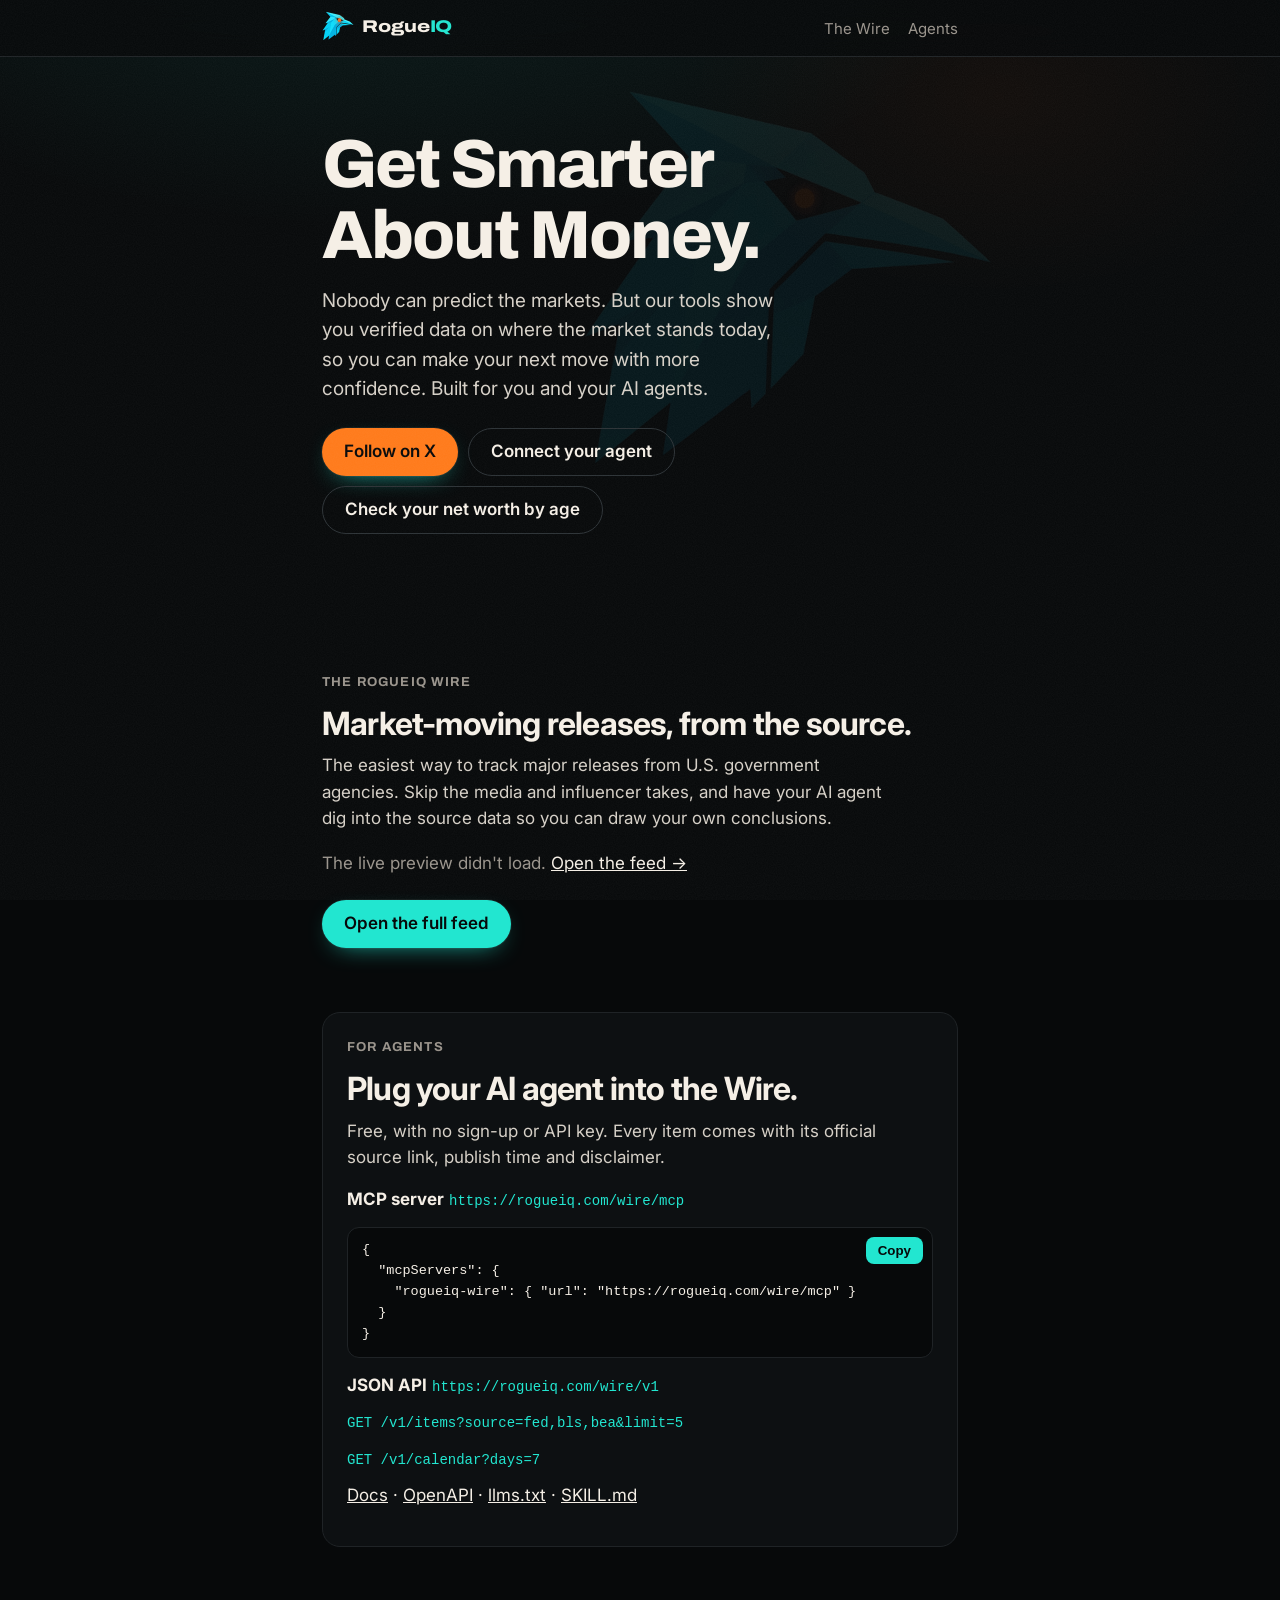
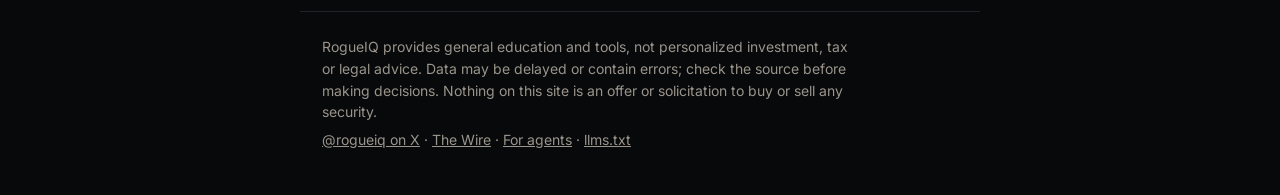
==== commit 62cd2a17: "Rebuild generated pages" ====
--- a/index.html
+++ b/index.html
@@ -33,7 +33,7 @@
 <section class="hero">
   <h1 class="shimmer">Get Smarter About Money.</h1>
   <p class="lead">Nobody can predict the markets. But our tools show you verified data on where the market stands today, so you can make your next move with more confidence. Built for you and your AI agents.</p>
-  <p class="cta"><a class="btn ember" href="https://x.com/rogueiq">Follow on X</a><a class="btn ghost" href="#agents">Connect your agent</a></p>
+  <p class="cta"><a class="btn ember" href="https://x.com/rogueiq">Follow on X</a><a class="btn ghost" href="#agents">Connect your agent</a><a class="btn ghost" href="/net-worth-by-age/">Check your net worth by age</a></p>
 </section>
 <section id="wire" aria-labelledby="wire-h"><h2 id="wire-h">The RogueIQ Wire</h2>
   <p class="big">Market-moving releases, from the source.</p>
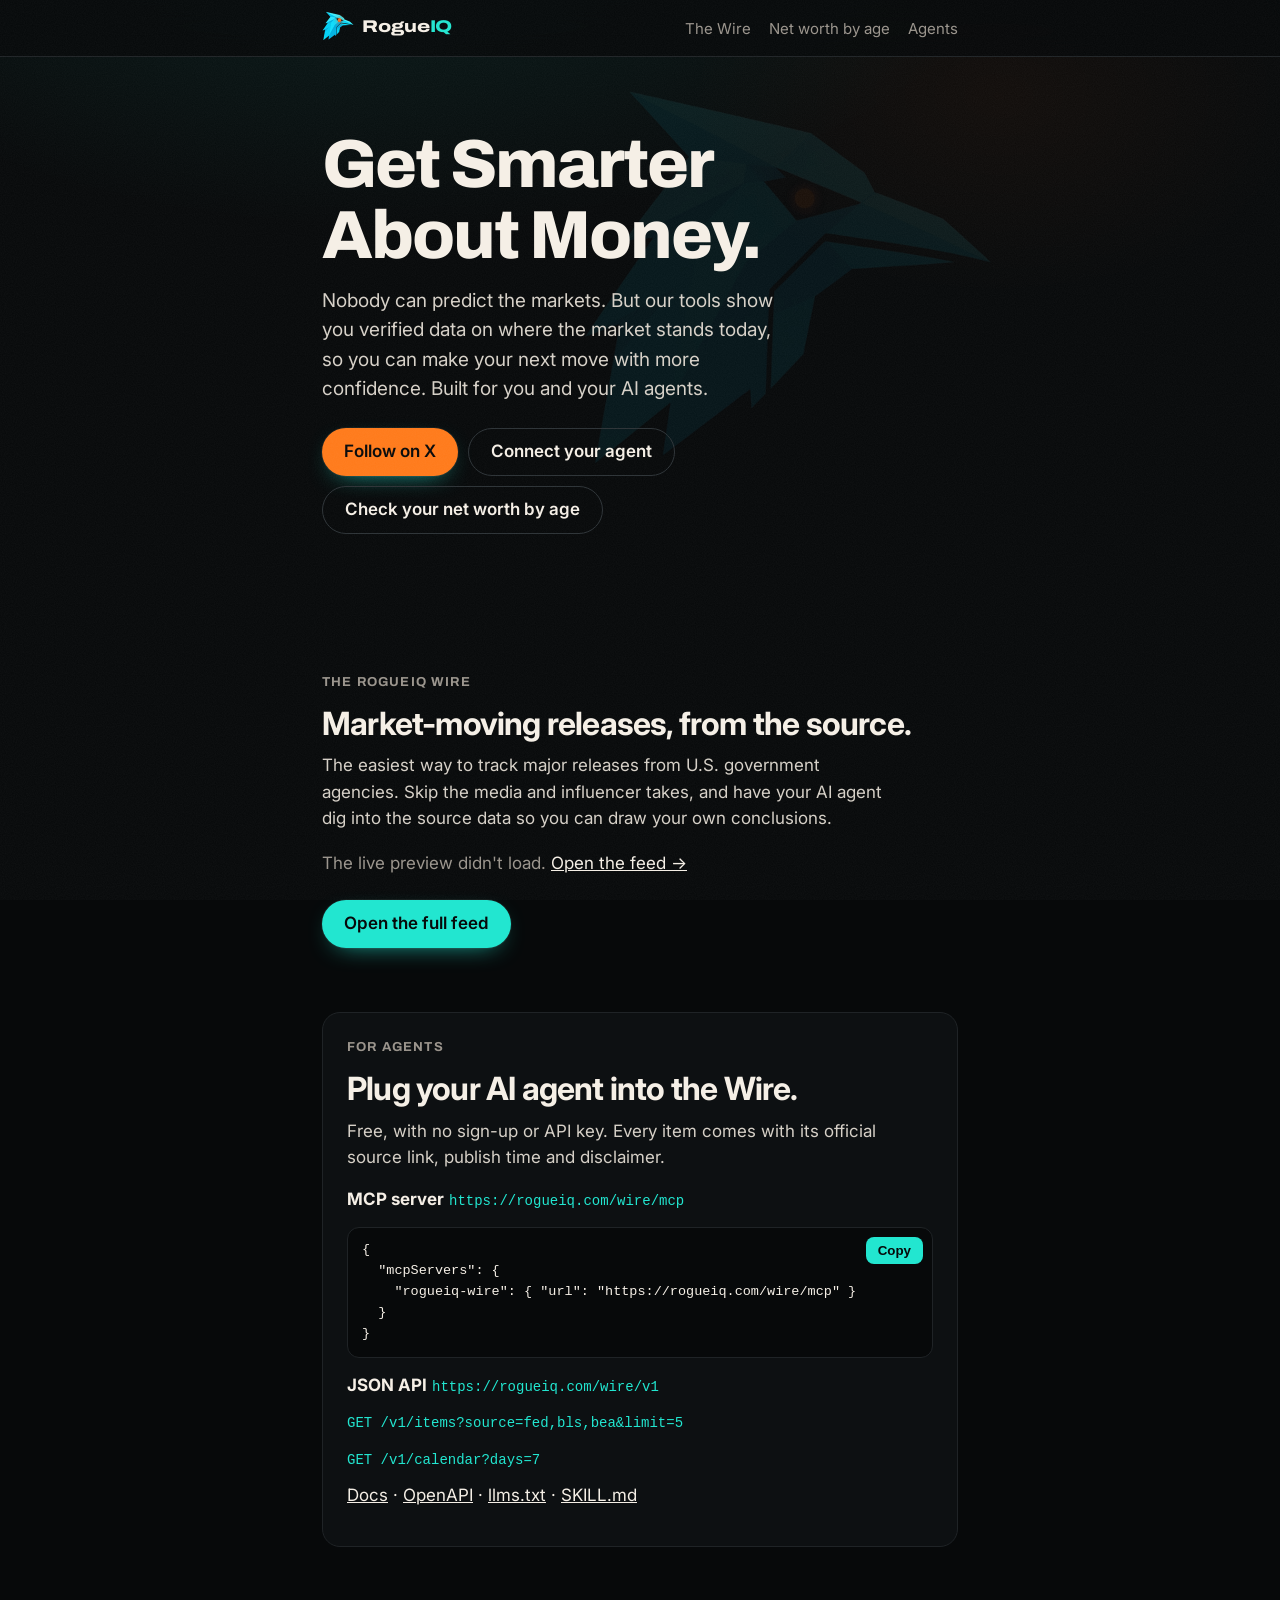
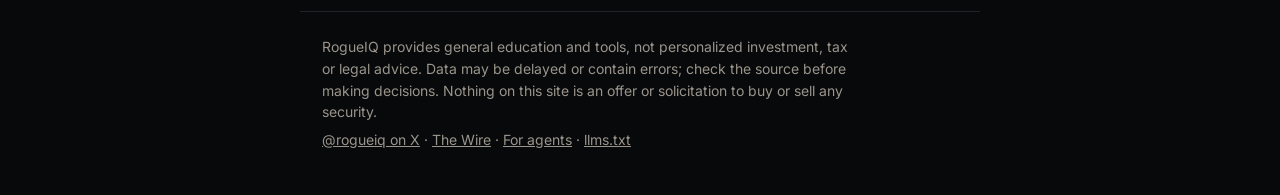
==== commit e00ae2ea: "Nav: add Net worth by age" ====
--- a/index.html
+++ b/index.html
@@ -27,7 +27,7 @@
 <a class="skip" href="#main">Skip to content</a>
 <header class="nav"><div class="wrap">
   <a class="logo" href="/"><span class="mark-wrap"><img class="mark" src="/assets/logo/raven-64.png" alt="" width="32" height="32"><i class="eye" aria-hidden="true"></i></span>Rogue<span>IQ</span></a>
-  <nav aria-label="Main"><a href="/wire/">The Wire</a><a href="/agents/">Agents</a></nav>
+  <nav aria-label="Main"><a href="/wire/">The Wire</a><a href="/net-worth-by-age/">Net worth by age</a><a href="/agents/">Agents</a></nav>
 </div></header>
 <main id="main" class="wrap">
 <section class="hero">
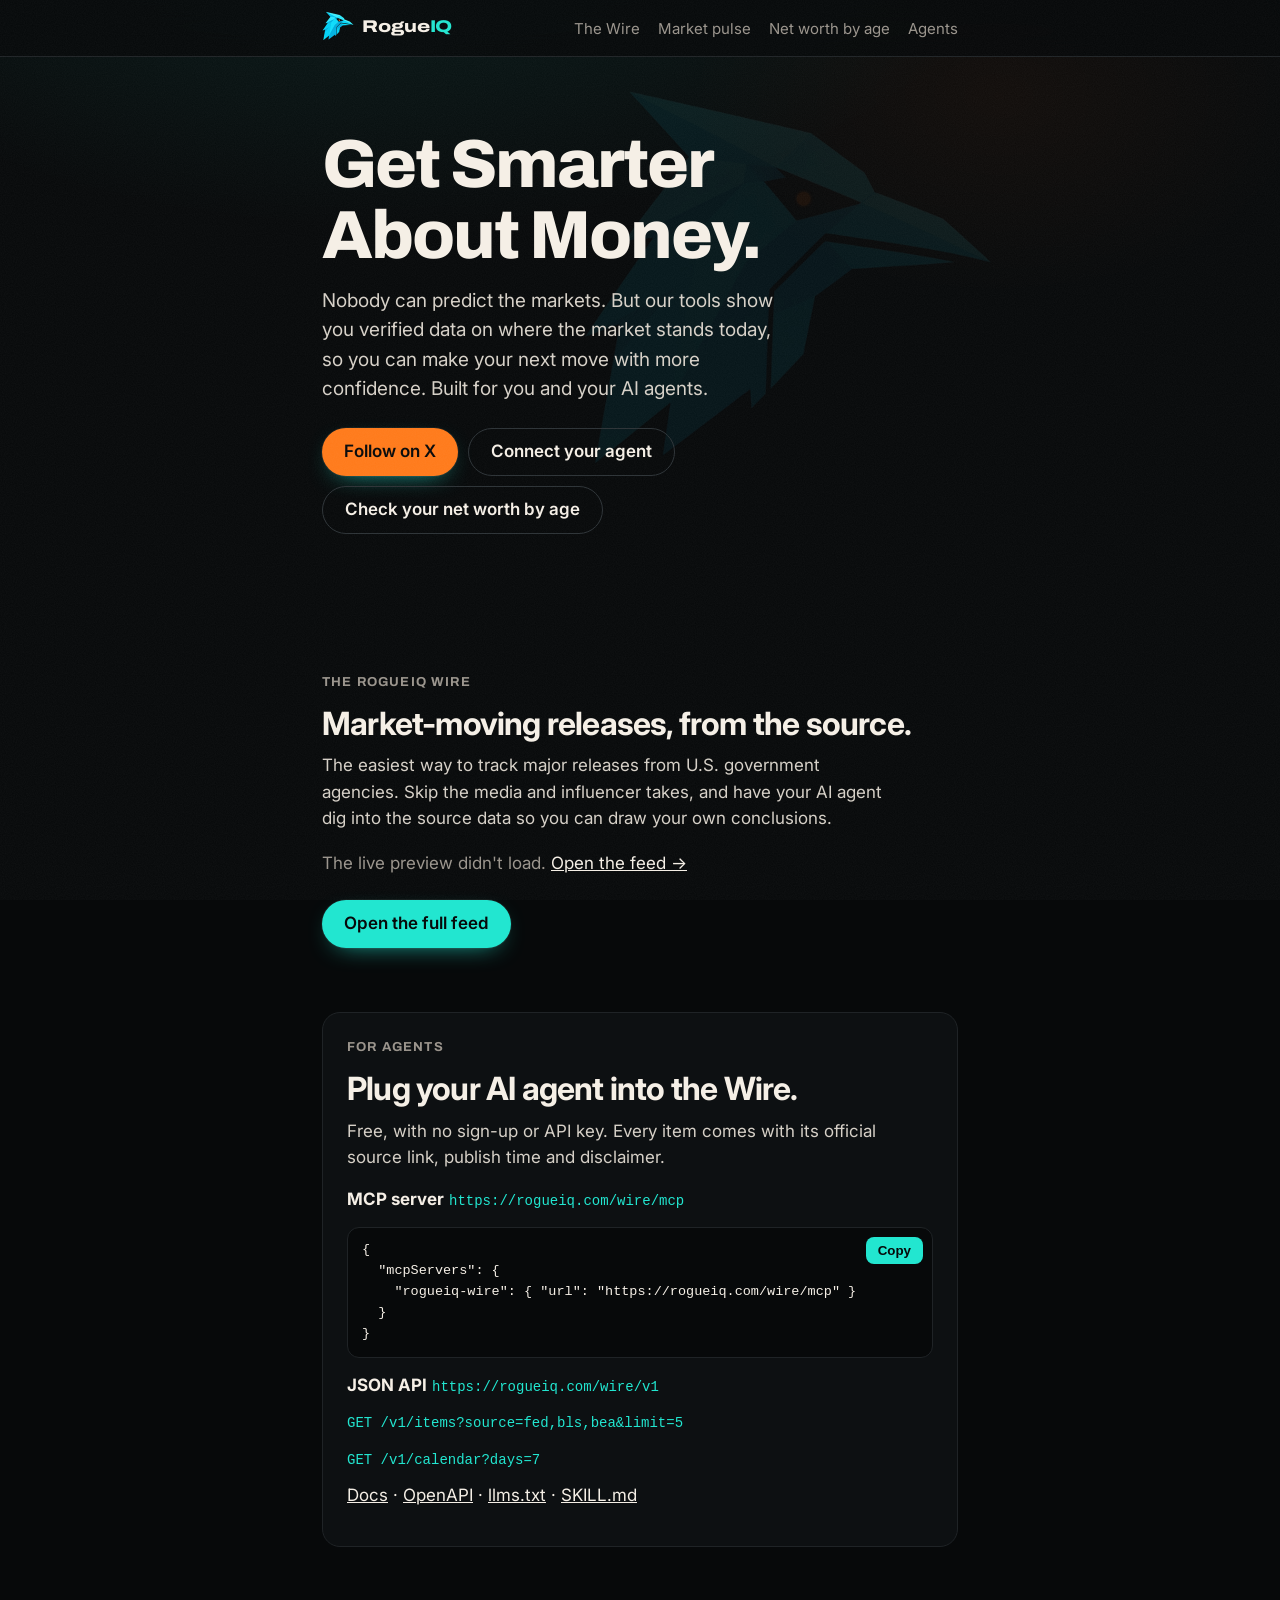
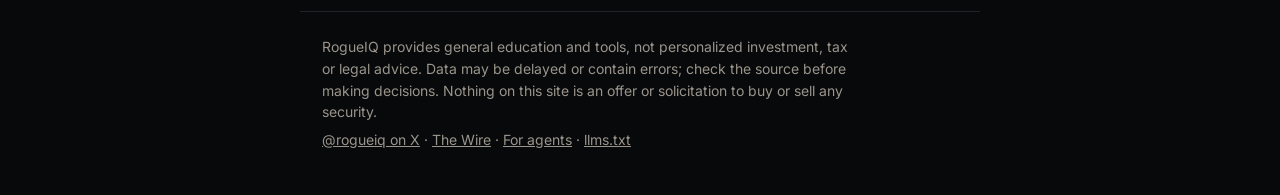
==== commit dfc64555: "Market pulse (preview): page, API, MCP tool, nav, sitemap" ====
--- a/index.html
+++ b/index.html
@@ -27,7 +27,7 @@
 <a class="skip" href="#main">Skip to content</a>
 <header class="nav"><div class="wrap">
   <a class="logo" href="/"><span class="mark-wrap"><img class="mark" src="/assets/logo/raven-64.png" alt="" width="32" height="32"><i class="eye" aria-hidden="true"></i></span>Rogue<span>IQ</span></a>
-  <nav aria-label="Main"><a href="/wire/">The Wire</a><a href="/net-worth-by-age/">Net worth by age</a><a href="/agents/">Agents</a></nav>
+  <nav aria-label="Main"><a href="/wire/">The Wire</a><a href="/market-pulse/">Market pulse</a><a href="/net-worth-by-age/">Net worth by age</a><a href="/agents/">Agents</a></nav>
 </div></header>
 <main id="main" class="wrap">
 <section class="hero">
--- a/assets/style.css
+++ b/assets/style.css
@@ -160,10 +160,9 @@
 
 /* premium: living eye */
 .mark-wrap{position:relative;display:inline-block;vertical-align:middle;margin:-4px 8px 0 0}.mark-wrap .mark{margin:0}
-.eye{position:absolute;left:54%;top:31%;width:3.5px;height:3.5px;margin:-1.75px 0 0 -1.75px;border-radius:50%;background:#FF6A1A;box-shadow:0 0 4px 1px rgba(255,106,26,.55);pointer-events:none}
-.eye{animation:eyepulse 3.5s ease-in-out infinite}
-@keyframes eyepulse{0%,100%{background:#FF6A1A;box-shadow:0 0 3px 1px rgba(255,106,26,.5)}50%{background:#FFC08A;box-shadow:0 0 6px 2px rgba(255,140,60,.95),0 0 14px 5px rgba(255,106,26,.45)}}
-@media(prefers-reduced-motion:reduce){.eye{animation:none;box-shadow:0 0 6px 2px rgba(255,106,26,.7)}}
+.eye{position:absolute;left:53.7%;top:31.4%;width:1.1px;height:1.1px;margin:-.55px 0 0 -.55px;border-radius:50%;background:#FF6A1A;box-shadow:0 0 .25px .05px rgba(255,106,26,.55);clip-path:circle(.85px at 50% 50%);pointer-events:none;animation:eyepulse 3.5s ease-in-out infinite}
+@keyframes eyepulse{0%,100%{background:#FF6A1A;box-shadow:0 0 .25px .05px rgba(255,106,26,.5)}50%{background:#FFC08A;box-shadow:0 0 .3px .1px rgba(255,140,60,.95)}}
+@media(prefers-reduced-motion:reduce){.eye{animation:none;box-shadow:0 0 .3px .1px rgba(255,106,26,.7)}}
 /* premium: source stamps */
 .stamp{display:inline-flex;align-items:center;gap:0;margin-top:10px;font:500 11px/1 Inter,sans-serif;font-variant:all-small-caps;letter-spacing:.08em;color:var(--muted);text-decoration:none;border:1px solid rgba(34,230,208,.28);clip-path:polygon(0 0,calc(100% - 8px) 0,100% 8px,100% 100%,0 100%);background:linear-gradient(225deg,rgba(34,230,208,.35) 0 5.5px,transparent 5.5px)}
 .stamp span{padding:6px 9px;font-size:13px}.stamp span+span{border-left:1px solid rgba(34,230,208,.18)}
